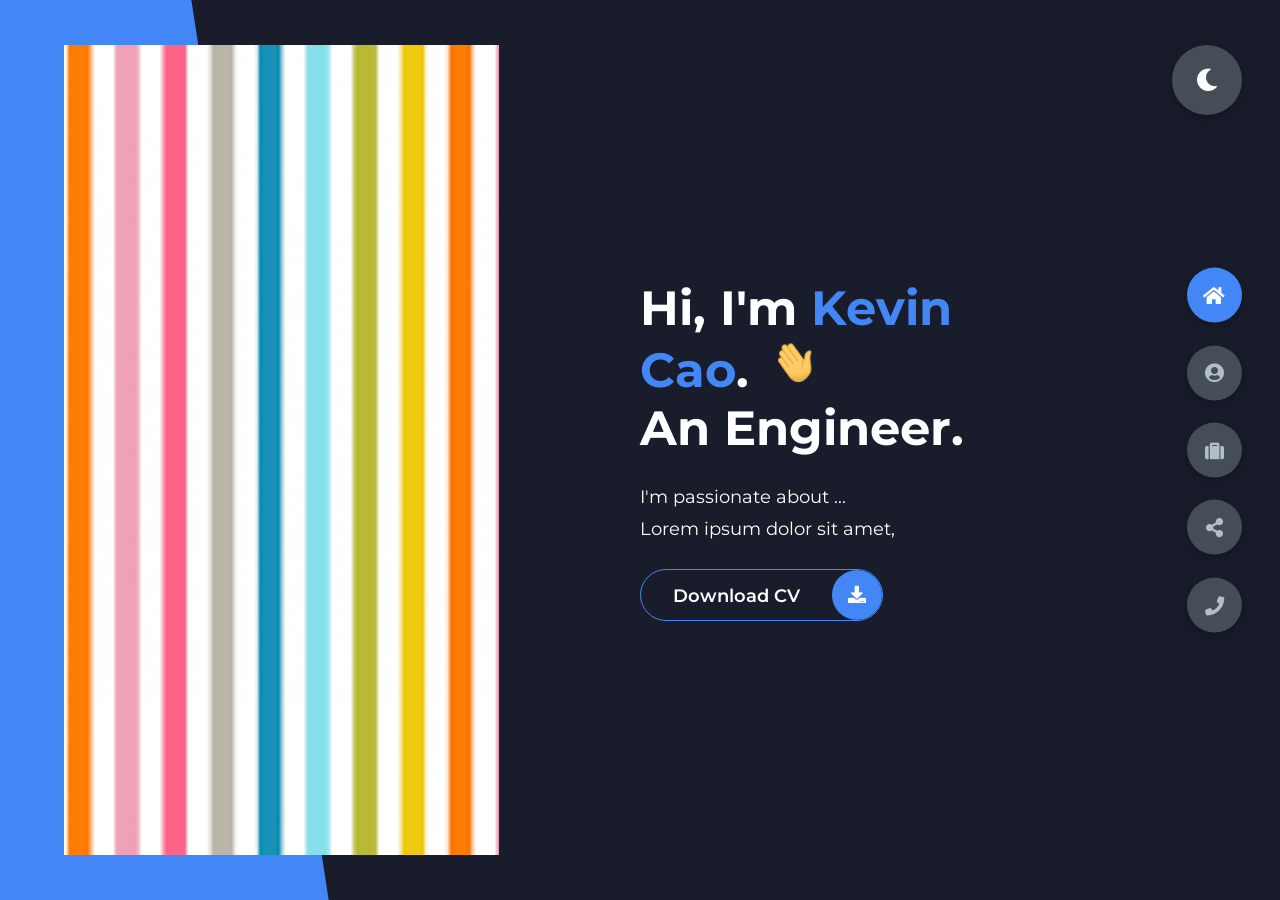
==== index.html @ e156e347 "Completed About Section" ====
<!DOCTYPE html>
<html lang="en">
<head>
    <meta charset="UTF-8">
    <meta http-equiv="X-UA-Compatible" content="IE=edge">
    <meta name="viewport" content="width=device-width, initial-scale=1.0">

    <link rel="icon" type="image/x-icon" href="resources/favicon.ico">
    <link rel="stylesheet" href="styles/styles.css">

    <!--  Google font: Montserrat  -->
    <link rel="preconnect" href="https://fonts.googleapis.com">
    <link rel="preconnect" href="https://fonts.gstatic.com" crossorigin>
    <link href="https://fonts.googleapis.com/css2?family=Montserrat:ital,wght@0,200;0,400;0,500;1,400;1,500;1,600;1,700&display=swap" rel="stylesheet">

    <!--  Font Awesome: Icons  -->
    <link rel="stylesheet" href="https://cdnjs.cloudflare.com/ajax/libs/font-awesome/5.15.4/css/all.min.css"
          integrity="sha512-1ycn6IcaQQ40/MKBW2W4Rhis/DbILU74C1vSrLJxCq57o941Ym01SwNsOMqvEBFlcgUa6xLiPY/NS5R+E6ztJQ=="
          crossorigin="anonymous" referrerpolicy="no-referrer" />

    <title>Portfolio</title>
</head>

<body class="main-content">
    <header class="section sec1 header active" id="home">
        <div class="header-content">
            <div class="left-header">
                <div class="header-shape">

                </div>
                <div class="image">
                    <img src="resources/placeholder-stripes.png" alt="">
                </div>
            </div>
            <div class="right-header">
                <h1 class="name">
                    Hi, I'm <span>Kevin Cao</span>.
                    <img src="resources/Waving-Hand-Gif.gif"> <br>
                    An Engineer.
                </h1>

                <p>
                    I'm passionate about ... <br>
                    Lorem ipsum dolor sit amet,
                </p>
                <div class="button-container">
                    <a href="resources/placeholder-stripes.png" class="main-button" download>
                        <span class="button-text">
                            Download CV
                        </span>
                        <span class="button-icon">
                            <i class="fas fa-download"></i>
                        </span>
                    </a>
                </div>
            </div>
        </div>
    </header>

    <main>
        <section class="section sec2 " id="about">
            <div class="main-title">
                <h2>
                    About <span>me</span> <span class="bg-text"> My Stats</span>
                </h2>
            </div>
            <div class="about-container">
                <div class="left-about">
                    <h4>All about me</h4>
                    <p>
                        I previously studied the IB at St Peter's Cambridge, having graduated in 2022.

                        Since then, I am studying at the University of Sydney
                        completing my <span> Bachelor of Engineering (Software) and Commerce (Business Analytics) </span>.

                        <br>
                        <br>

                        In addition to this, I enjoy making music and exploring the outdoors in my personal time.
                    </p>
                    <div class="button-container">
                        <a href="resources/placeholder-stripes.png" class="main-button" download>
                    <span class="button-text">
                        Download CV
                    </span>
                            <span class="button-icon">
                        <i class="fas fa-download"></i>
                    </span>
                        </a>
                    </div>
                </div>
                <div class="right-about">
                    <div class="about-item">
                        <div class="about-text">
                            <p class="large-text">
                                82%
                            </p>
                            <p class="small-text">
                                First Year <br> WAM
                            </p>
                        </div>
                    </div>
                    <div class="about-item">
                        <div class="about-text">
                            <p class="large-text">
                                95.0+
                            </p>
                            <p class="small-text">
                                High School <br> GPA
                            </p>
                        </div>
                    </div>
                    <div class="about-item">
                        <div class="about-text">
                            <p class="large-text">
                                6+
                            </p>
                            <p class="small-text">
                                Proficient Coding <br> Languages
                            </p>
                        </div>
                    </div>
                    <div class="about-item">
                        <div class="about-text">
                            <p class="large-text">
                                4
                            </p>
                            <p class="small-text">
                                Personal Projects <br> Completed
                            </p>
                        </div>
                    </div>
                </div>
            </div>
            <div class="about-stats">
                <h4 class="stats-title"> My Skills </h4>
                <div class="progress-bars">
                    <div class="progress-bar">
                        <p class="progress-title">
                            HTML <i class="fab fa-html5"></i>
                        </p>
                        <div class="progress-container">
                            <p class="progress-text">
                                80%
                            </p>
                            <p class="progress">
                                <span class="html">

                                </span>
                            </p>
                        </div>
                    </div>

                    <div class="progress-bar">
                        <p class="progress-title">
                            CSS <i class="fab fa-css3-alt"></i>
                        </p>
                        <div class="progress-container">
                            <p class="progress-text">
                                65%
                            </p>
                            <p class="progress">
                                <span class="css">

                                </span>
                            </p>
                        </div>
                    </div>

                    <div class="progress-bar">
                        <p class="progress-title">
                            JavaScript <i class="fab fa-node-js"></i>
                        </p>
                        <div class="progress-container">
                            <p class="progress-text">
                                50%
                            </p>
                            <p class="progress">
                                <span class="js">

                                </span>
                            </p>
                        </div>
                    </div>

                    <div class="progress-bar">
                        <p class="progress-title">
                            Java <i class="fab fa-java"></i>
                        </p>
                        <div class="progress-container">
                            <p class="progress-text">
                                93%
                            </p>
                            <p class="progress">
                                <span class="java">

                                </span>
                            </p>
                        </div>
                    </div>

                    <div class="progress-bar">
                        <p class="progress-title">
                            Python <i class="fab fa-python"></i>
                        </p>
                        <div class="progress-container">
                            <p class="progress-text">
                                88%
                            </p>
                            <p class="progress">
                                <span class="python">

                                </span>
                            </p>
                        </div>
                    </div>

                    <div class="progress-bar">
                        <p class="progress-title">
                            SQL <i class="fas fa-server"></i>
                        </p>
                        <div class="progress-container">
                            <p class="progress-text">
                                30%
                            </p>
                            <p class="progress">
                                <span class="sql">

                                </span>
                            </p>
                        </div>
                    </div>
                </div>
            </div>
            <h4 class="stats-title"> My Timeline </h4>
            <div class="timeline">
                <div class="timeline-item">
                    <div class="timeline-icon">
                        <i class="fas fa-chalkboard-teacher"></i>
                    </div>
                    <p class="timeline-duration">
                        2018-2022
                    </p>
                    <h5>International Baccalaureate <br><span> St Peter's Cambridge </span></h5>
                    <p>
                        I studied English, Spanish, Math, Computer Science, Physics and Economics attaining a 38/45.
                    </p>
                </div>

                <div class="timeline-item">
                    <div class="timeline-icon">
                        <i class="fas fa-briefcase"></i>
                    </div>
                    <p class="timeline-duration">
                        2022-2023
                    </p>
                    <h5>Delicatessen Assistant <br><span> Countdown Supermarkets </span></h5>
                    <p>
                        I worked in the supermarket deli serving customers whilst improving my communication and
                        food handling skills.
                    </p>
                </div>

                <div class="timeline-item">
                    <div class="timeline-icon">
                        <i class="fas fa-chalkboard-teacher"></i>
                    </div>
                    <p class="timeline-duration">
                        2023-2028
                    </p>
                    <h5>Bachelor of Engineering Honours/Bachelor of Commerce <br><span> The University of Sydney </span></h5>
                    <p>
                        ~
                    </p>
                </div>

                <div class="timeline-item">
                    <div class="timeline-icon">
                        <i class="fas fa-briefcase"></i>
                    </div>
                    <p class="timeline-duration">
                        2024+
                    </p>
                    <h5>Woolorths Employee <br><span> Woolworths Group </span></h5>
                    <p>
                        ~
                    </p>
                </div>
            </div>
        </section>

        <section class="section sec3 " id="portfolio">
            <div class="main-title">
                <h2>
                     My <span>Portfolio</span> <span class="bg-text">Work</span>
                </h2>
            </div>
            <p class="portfolio-text">
                Lorem ipsum dolor sit amet, consectetur adipiscing elit, sed do eiusmod tempor incididunt ut labore et dolore magna aliqua.
            </p>
            <div class="portfolios">
                <div class="portfolio-item">
                    <div class="image">
                        <img src="resources/placeholder-stripes.png" alt="">
                    </div>
                    <div class="hover-item">
                        <h3> Project Source </h3>
                        <div class="icons">
                            <a href="https://google.com/" target="_blank" class="icon">
                                <i class="fab fa-github"></i>
                            </a>
                            <a href="https://google.com/" target="_blank" class="icon">
                                <i class="fab fa-github"></i>
                            </a>
                            <a href="https://google.com/" target="_blank" class="icon">
                                <i class="fab fa-github"></i>
                            </a>
                        </div>
                    </div>
                </div>

                <div class="portfolio-item">
                    <div class="image">
                        <img src="resources/placeholder-stripes.png" alt="">
                    </div>
                    <div class="hover-item">
                        <h3> Project Source </h3>
                        <div class="icons">
                            <a href="https://google.com/" target="_blank" class="icon">
                                <i class="fab fa-github"></i>
                            </a>
                            <a href="https://google.com/" target="_blank" class="icon">
                                <i class="fab fa-github"></i>
                            </a>
                            <a href="https://google.com/" target="_blank" class="icon">
                                <i class="fab fa-github"></i>
                            </a>
                        </div>
                    </div>
                </div>

                <div class="portfolio-item">
                    <div class="image">
                        <img src="resources/placeholder-stripes.png" alt="">
                    </div>
                    <div class="hover-item">
                        <h3> Project Source </h3>
                        <div class="icons">
                            <a href="https://google.com/" target="_blank" class="icon">
                                <i class="fab fa-github"></i>
                            </a>
                            <a href="https://google.com/" target="_blank" class="icon">
                                <i class="fab fa-github"></i>
                            </a>
                            <a href="https://google.com/" target="_blank" class="icon">
                                <i class="fab fa-github"></i>
                            </a>
                        </div>
                    </div>
                </div>

                <div class="portfolio-item">
                    <div class="image">
                        <img src="resources/placeholder-stripes.png" alt="">
                    </div>
                    <div class="hover-item">
                        <h3> Project Source </h3>
                        <div class="icons">
                            <a href="https://google.com/" target="_blank" class="icon">
                                <i class="fab fa-github"></i>
                            </a>
                            <a href="https://google.com/" target="_blank" class="icon">
                                <i class="fab fa-github"></i>
                            </a>
                            <a href="https://google.com/" target="_blank" class="icon">
                                <i class="fab fa-github"></i>
                            </a>
                        </div>
                    </div>
                </div>

                <div class="portfolio-item">
                    <div class="image">
                        <img src="resources/placeholder-stripes.png" alt="">
                    </div>
                    <div class="hover-item">
                        <h3> Project Source </h3>
                        <div class="icons">
                            <a href="https://google.com/" target="_blank" class="icon">
                                <i class="fab fa-github"></i>
                            </a>
                            <a href="https://google.com/" target="_blank" class="icon">
                                <i class="fab fa-github"></i>
                            </a>
                            <a href="https://google.com/" target="_blank" class="icon">
                                <i class="fab fa-github"></i>
                            </a>
                        </div>
                    </div>
                </div>

                <div class="portfolio-item">
                    <div class="image">
                        <img src="resources/placeholder-stripes.png" alt="">
                    </div>
                    <div class="hover-item">
                        <h3> Project Source </h3>
                        <div class="icons">
                            <a href="https://google.com/" target="_blank" class="icon">
                                <i class="fab fa-github"></i>
                            </a>
                            <a href="https://google.com/" target="_blank" class="icon">
                                <i class="fab fa-github"></i>
                            </a>
                            <a href="https://google.com/" target="_blank" class="icon">
                                <i class="fab fa-github"></i>
                            </a>
                        </div>
                    </div>
                </div>
            </div>
        </section>

        <section class="section sec4 " id="blogs">
            <div class="blog-content">
                <div class="main-title">
                    <h2>
                        Filler <span>Filler</span> <span class="bg-text"> Filler</span>
                    </h2>
                </div>
                <div class="blogs">
                    <div class="blog">
                        <a href="http://google.com" target="_blank">
                            <img src="resources/placeholder-stripes.png" alt="">
                        </a>
                        <div class="blog-text">
                            <a href="http://google.com" target="_blank">
                                <h4>Title</h4>
                                <p>
                                    Lorem ipsum dolor sit amet, consectetur adipiscing elit, sed do
                                    eiusmod tempor incididunt ut labore et dolore magna aliqua. Ut enim ad minim veniam,
                                </p>
                            </a>
                        </div>
                    </div>

                    <div class="blog">
                        <img src="resources/placeholder-stripes.png" alt="">
                        <div class="blog-text">
                            <h4>Title</h4>
                            <p>
                                Lorem ipsum dolor sit amet, consectetur adipiscing elit, sed do
                                eiusmod tempor incididunt ut labore et dolore magna aliqua. Ut enim ad minim veniam,
                            </p>
                        </div>
                    </div>

                    <div class="blog">
                        <img src="resources/placeholder-stripes.png" alt="">
                        <div class="blog-text">
                            <h4>Title</h4>
                            <p>
                                Lorem ipsum dolor sit amet, consectetur adipiscing elit, sed do
                                eiusmod tempor incididunt ut labore et dolore magna aliqua. Ut enim ad minim veniam,
                            </p>
                        </div>
                    </div>

                    <div class="blog">
                        <img src="resources/placeholder-stripes.png" alt="">
                        <div class="blog-text">
                            <h4>Title</h4>
                            <p>
                                Lorem ipsum dolor sit amet, consectetur adipiscing elit, sed do
                                eiusmod tempor incididunt ut labore et dolore magna aliqua. Ut enim ad minim veniam,
                            </p>
                        </div>
                    </div>
                </div>
            </div>
        </section>

        <section class="section sec5 contact " id="contact">
            <div class="contacts-container">
                <div class="main-title">
                    <h2>
                        <span>Contacts</span> <span class="bg-text"> Contacts</span>
                    </h2>
                </div>
                <div class="contacts-content-container">
                    <div class="left-contacts">
                        <h4> Contact Me Here </h4>
                        <p>
                            Lorem ipsum dolor sit amet, consectetur adipiscing elit, sed do eiusmod tempor incididunt ut labore et dolore magna aliqua.
                            Ut enim ad minim veniam, quis nostrud exercitation ullamco laboris nisi ut aliquip ex ea commodo consequat.
                        </p>
                        <div class="contacts-info">
                            <div class="contacts-item">
                                <div class="icon">
                                    <i class="fas fa-map-pin"></i>
                                    Location
                                </div>
                                <p>
                                    Sydney: Australia
                                </p>
                            </div>

                            <div class="contacts-item">
                                <div class="icon">
                                    <i class="fas fa-map-pin"></i>
                                    Location
                                </div>
                                <p>
                                    Sydney: Australia
                                </p>
                            </div>

                            <div class="contacts-item">
                                <div class="icon">
                                    <i class="fas fa-map-pin"></i>
                                    Location
                                </div>
                                <p>
                                    Sydney: Australia
                                </p>
                            </div>

                            <div class="contacts-item">
                                <div class="icon">
                                    <i class="fas fa-map-pin"></i>
                                    Location
                                </div>
                                <p>
                                    Sydney: Australia
                                </p>
                            </div>
                        </div>
                        <div class="contact-icons">
                            <div class="contact-icon">
                                <a href="#" target="_blank">
                                    <i class="fab fa-instagram"></i>
                                </a>
                                <a href="#" target="_blank">
                                    <i class="fab fa-instagram"></i>
                                </a>
                                <a href="#" target="_blank">
                                    <i class="fab fa-instagram"></i>
                                </a>
                                <a href="#" target="_blank">
                                    <i class="fab fa-instagram"></i>
                                </a>
                            </div>
                        </div>
                    </div>
                    <div class="right-contacts">
                        <form action="" class="contact-form">
                            <div class="input-control input-control-extra">
                                <input type="text" required placeholder="Name">
                                <input type="email" required placeholder="Email">
                                <input type="number" required placeholder="Phone Number">
                            </div>
                            <div class="input-control">
                                <input type="text" required placeholder="Subject">
                            </div>
                            <div class="input-control">
                                <textarea name="" id="" cols="15" rows="8" placeholder="Message"></textarea>
                            </div>
                            <div class="submit-button">
                                <a class="main-button">
                                    <span class="button-text">
                                        Submit Form
                                    </span>
                                    <span class="button-icon">
                                        <i class="fas fa-download"></i>
                                    </span>
                                </a>
                            </div>
                        </form>
                    </div>
                </div>
            </div>
        </section>
    </main>

    <div class="controls">
        <div class="control control-1 active-button" data-id="home">
            <i class="fas fa-home"></i>
        </div>
        <div class="control control-2 " data-id="about">
            <i class="fas fa-user-circle"></i>
        </div>
        <div class="control control-3 " data-id="portfolio">
            <i class="fas fa-suitcase"></i>
        </div>
        <div class="control control-4 " data-id="blogs">
            <i class="fas fa-share-alt"></i>
        </div>
        <div class="control control-5 " data-id="contact">
            <i class="fas fa-phone"></i>
        </div>
    </div>

    <div class="theme-button">
        <i class="fas fa-moon"></i>
    </div>

    <script src="app.js"></script>
</body>
</html>
---- styles/styles.css ----
* {
  margin: 0;
  padding: 0;
  box-sizing: border-box;
  list-style: none;
}

:root {
  /* colors for light and dark mode */
  --color-primary: #191d2b;
  --color-secondary: #4287f5;
  --color-white: #FFFFFF;
  --color-black: #000000;
  --color-grey: #f8f8f8;
  --color-grey1: #dbe1e8;
  --color-grey2: #b2becd;
  --color-grey3: #6c7983;
  --color-grey4: #454e56;
  --color-grey5: #2a2e35;
  --color-grey6: #12181b;
  --br-sm-2: 14px;
  --box-shadow: 0 3px 15px rgba(0,0,0,0.3);
}

.light-mode {
  --color-primary: #e8e5e5;
  --color-secondary: #c378f5;
  --color-white: #2a2e35;
  --color-black: #000000;
  --color-grey: #12181b;
  --color-grey1: #2a2e35;
  --color-grey2: #454e56;
  --color-grey3: #6c7983;
  --color-grey4: #b2becd;
  --color-grey5: #dbe1e8;
  --color-grey6: #f8f8f8;
}

body {
  font-family: "Montserrat", sans-serif;
  font-size: 1.1rem;
  color: var(--color-white);
  transition: all 0.5s ease-in-out;
  background-color: var(--color-primary);
}

a {
  display: inline-block;
  text-decoration: none;
  color: inherit;
  font-family: inherit;
}

header {
  height: 100vh;
  font-family: "Montserrat", sans-serif;
  color: var(--color-white);
  overflow: hidden;
}

section {
  min-height: 100vh;
  width: 100%;
  position: absolute;
  left: 0;
  top: 0;
  padding: 3rem 18rem;
}

.section {
  transform: translateY(-100%) scale(0);
  transition: all 0.5s ease-in-out;
  background-color: var(--color-primary);
}

.sec1 {
  display: none;
  transform: translateY(0) scale(1);
}

.sec2 {
  display: none;
  transform: translateY(0) scale(1);
}

.sec3 {
  display: none;
  transform: translateY(0) scale(1);
}

.sec4 {
  display: none;
  transform: translateY(0) scale(1);
}

.sec5 {
  display: none;
  transform: translateY(0) scale(1);
}

.active {
  display: block;
  animation: scaleAnim 1s ease-in-out;
}
@keyframes scaleAnim {
  0% {
    transform: translateY(-100%) scaleY(0);
  }
  100% {
    transform: translateY(0) scaleY(1);
  }
}

.controls {
  position: fixed;
  z-index: 10;
  top: 50%;
  right: 3%;
  display: flex;
  flex-direction: column;
  /* center in y axis */
  transform: translateY(-50%);
  align-items: center;
  justify-content: center;
}
.controls .active-button {
  background-color: var(--color-secondary) !important;
  transition: all 0.5s ease-in-out;
}
.controls .active-button i {
  color: var(--color-white) !important;
}
.controls .control {
  padding: 1rem;
  cursor: pointer;
  background-color: var(--color-grey4);
  width: 55px;
  height: 55px;
  border-radius: 50%;
  display: flex;
  align-items: center;
  justify-content: center;
  margin: 0.7rem 0;
  box-shadow: var(--box-shadow);
}
.controls .control i {
  font-size: 1.2rem;
  color: var(--color-grey2);
  pointer-events: none;
}

/* Header Content */
.header-content {
  display: grid;
  grid-template-columns: repeat(2, 1fr);
  height: 100%;
}
.header-content .left-header {
  display: flex;
  align-items: center;
  position: relative;
}
.header-content .left-header .header-shape {
  transition: all 0.5s ease-in-out;
  width: 65%;
  height: 100%;
  background-color: var(--color-secondary);
  position: absolute;
  left: 0;
  top: 0;
  z-index: -1;
  clip-path: polygon(0 0, 46% 0, 79% 100%, 0% 100%);
}
.header-content .left-header .image {
  border-radius: var(--br-sm-2);
  height: 90%;
  width: 68%;
  margin-left: 4rem;
  background-color: var(--color-black);
  transition: all 0.5s ease-in-out;
}
.header-content .left-header .image img {
  width: 100%;
  height: 100%;
  object-fit: cover;
  transition: all 0.5s ease-in-out;
}
.header-content .right-header {
  display: flex;
  flex-direction: column;
  justify-content: center;
  padding-right: 18rem;
}
.header-content .right-header .name {
  font-size: 3rem;
}
.header-content .right-header .name span {
  color: var(--color-secondary);
}
.header-content .right-header .name img {
  width: 50px;
  height: 50px;
}
.header-content .right-header p {
  margin: 1.5rem 0;
  line-height: 2rem;
}

/* individual components */
.button-container {
  display: flex;
  align-self: flex-start;
}

.main-button {
  border-radius: 30px;
  color: inherit;
  font-weight: 600;
  position: relative;
  border: 1px solid var(--color-secondary);
  display: flex;
  align-self: flex-start;
  align-items: center;
  overflow: hidden;
}
.main-button .button-text {
  padding: 0 2rem;
}
.main-button .button-icon {
  background-color: var(--color-secondary);
  display: flex;
  align-items: center;
  justify-content: center;
  border-radius: 50%;
  padding: 1rem;
}
.main-button::before {
  content: "";
  position: absolute;
  top: 0;
  right: 0;
  bottom: 0;
  left: 0;
  background-color: var(--color-secondary);
  transform: translateX(100%);
  transform-origin: right;
  transition: all 0.5s ease-in-out;
  z-index: -1;
}
.main-button:hover::before {
  width: 100%;
  height: 100%;
  background-color: var(--color-secondary);
  transform: translateX(0);
}

.main-title {
  text-align: center;
}
.main-title h2 {
  position: relative;
  text-transform: uppercase;
  font-size: 4rem;
  font-weight: 700;
}
.main-title h2 span {
  color: var(--color-secondary);
}
.main-title h2 .bg-text {
  position: absolute;
  top: 50%;
  left: 50%;
  color: var(--color-grey5);
  transition: all 0.5s ease-in-out;
  z-index: -1;
  transform: translate(-50%, -50%);
  font-weight: 800;
  font-size: 6.3rem;
}

.theme-button {
  top: 5%;
  right: 3%;
  width: 70px;
  height: 70px;
  border-radius: 50%;
  background-color: var(--color-grey4);
  position: fixed;
  display: flex;
  justify-content: center;
  align-items: center;
  box-shadow: var(--box-shadow);
  transition: all 0.2s ease-in-out;
}
.theme-button:active {
  transform: translateY(-5px);
}
.theme-button i {
  font-size: 1.4rem;
  color: var(gre2);
  pointer-events: none;
}

/* About Section */
.about-container {
  display: grid;
  grid-template-columns: repeat(2, 1fr);
  padding-top: 3.5rem;
  padding-bottom: 5rem;
}
.about-container .right-about {
  display: grid;
  grid-template-columns: repeat(2, 1fr);
  grid-gap: 2rem;
}
.about-container .right-about .about-item {
  border: 1px solid var(--color-grey5);
  border-radius: 5px;
  transition: all 0.5s ease-in-out;
  box-shadow: 1px 2px 15px rgba(0, 0, 0, 0.1);
}
.about-container .right-about .about-item:hover {
  cursor: default;
  transform: translateY(5px);
  border: 1px solid var(--color-secondary);
  box-shadow: 1px 4px 15px rgba(0, 0, 0, 0.4);
}
.about-container .right-about .about-item .about-text {
  padding: 1.5rem;
  display: flex;
  flex-direction: column;
}
.about-container .right-about .about-item .about-text .large-text {
  font-size: 3rem;
  font-weight: 700;
  color: var(--color-secondary);
}
.about-container .right-about .about-item .about-text .small-text {
  padding-left: 3rem;
  position: relative;
  text-transform: uppercase;
  font-size: 1.2rem;
  color: var(--color-grey);
  letter-spacing: 2px;
}
.about-container .right-about .about-item .about-text .small-text::before {
  content: "";
  position: absolute;
  left: 0;
  top: 15px;
  width: 2rem;
  height: 2px;
  background-color: var(--color-grey5);
}
.about-container .left-about {
  padding-right: 5rem;
}
.about-container .left-about p {
  line-height: 2rem;
  padding: 1rem;
  color: var(--color-grey);
}
.about-container .left-about p span {
  color: var(--color-secondary);
  font-weight: bold;
  font-style: italic;
}
.about-container .left-about h4 {
  font-size: 2rem;
  padding-left: 1rem;
  text-transform: uppercase;
}

.stats-title {
  text-transform: uppercase;
  font-size: 1.5rem;
  text-align: center;
  padding: 3.5rem 0;
  position: relative;
}
.stats-title::before {
  content: "";
  position: absolute;
  left: 50%;
  top: 0;
  width: 40%;
  height: 1.5px;
  border-radius: 20%;
  background-color: var(--color-grey3);
  transform: translateX(-50%);
}

.about-stats {
  padding-bottom: 4rem;
}
.about-stats .progress-bars {
  display: grid;
  grid-template-columns: repeat(2, 1fr);
  grid-gap: 2rem;
}
.about-stats .progress-bars .progress-bar {
  display: flex;
  flex-direction: column;
}
.about-stats .progress-bars .progress-bar .progress-title {
  text-transform: uppercase;
  font-weight: 500;
}
.about-stats .progress-bars .progress-bar .progress-container {
  display: flex;
  align-items: center;
}
.about-stats .progress-bars .progress-bar .progress-container .progress-text {
  color: var(--color-grey);
}
.about-stats .progress-bars .progress-bar .progress-container .progress {
  width: 100%;
  height: 0.45rem;
  background-color: var(--color-grey4);
  margin-left: 1rem;
  position: relative;
}
.about-stats .progress-bars .progress-bar .progress-container .progress span {
  position: absolute;
  left: 0;
  top: 0;
  height: 100%;
  background-color: var(--color-secondary);
  transition: all 0.5s ease-in-out;
}
.about-stats .progress-bars .progress-bar .progress-container .progress .html {
  width: 80%;
}
.about-stats .progress-bars .progress-bar .progress-container .progress .css {
  width: 65%;
}
.about-stats .progress-bars .progress-bar .progress-container .progress .js {
  width: 50%;
}
.about-stats .progress-bars .progress-bar .progress-container .progress .java {
  width: 93%;
}
.about-stats .progress-bars .progress-bar .progress-container .progress .python {
  width: 88%;
}
.about-stats .progress-bars .progress-bar .progress-container .progress .sql {
  width: 30%;
}

/* Timeline */
.timeline {
  display: grid;
  grid-template-columns: 1fr;
  grid-gap: 0.25rem;
  padding-bottom: 3rem;
}
.timeline .timeline-item {
  position: relative;
  padding-top: 0.5rem;
  padding-left: 3rem;
  border-left: 1px solid var(--color-grey3);
}
.timeline .timeline-item .timeline-icon {
  position: absolute;
  left: -25px;
  top: 0;
  background-color: var(--color-secondary);
  width: 50px;
  height: 50px;
  border-radius: 50%;
  display: flex;
  align-items: center;
  justify-content: center;
}
.timeline .timeline-item .timeline-icon i {
  font-size: 1.3rem;
}
.timeline .timeline-item .timeline-duration {
  padding: 0.2rem 0.6rem;
  background-color: var(--color-grey4);
  border-radius: 15px;
  display: inline-block;
  font-size: 0.8rem;
  text-transform: uppercase;
  font-weight: 400;
}
.timeline .timeline-item h5 {
  padding: 0.5rem 0;
  text-transform: uppercase;
  font-size: 1.5rem;
  font-weight: 500;
}
.timeline .timeline-item h5 span {
  color: var(--color-secondary);
  font-weight: 500;
  font-size: 1.2rem;
}
.timeline .timeline-item p {
  color: var(--color-grey2);
  padding-bottom: 0.5rem;
}

/* My Portfolio */
.portfolio-text {
  padding: 2rem 0;
  text-align: center;
}

.portfolios {
  display: grid;
  grid-template-columns: repeat(3, 1fr);
  grid-gap: 2rem;
  margin-top: 3rem;
}
.portfolios .portfolio-item {
  position: relative;
  border-radius: 15px;
}
.portfolios .portfolio-item img {
  width: 100%;
  height: 300px;
  object-fit: cover;
  border-radius: 15px;
}
.portfolios .portfolio-item .hover-item {
  width: 100%;
  height: 100%;
  background-color: var(--color-secondary);
  position: absolute;
  left: 0;
  top: 0;
  border-radius: 15px;
  display: flex;
  align-items: center;
  justify-content: center;
  flex-direction: column;
  opacity: 0;
  transform: scale(0);
  transition: all 0.5s ease-in-out;
}
.portfolios .portfolio-item .hover-item h3 {
  font-size: 1.3rem;
  color: var(--color-white);
  margin-bottom: 1.5rem;
}
.portfolios .portfolio-item .hover-item .icons {
  display: flex;
  align-items: center;
  justify-content: center;
}
.portfolios .portfolio-item .hover-item .icons .icon {
  background-color: var(--color-primary);
  border-radius: 50%;
  width: 50px;
  height: 50px;
  display: flex;
  align-items: center;
  justify-content: center;
  margin: 0 1rem;
  cursor: pointer;
  transition: all 0.5s ease-in-out;
}
.portfolios .portfolio-item .hover-item .icons .icon i {
  font-size: 1.4rem;
  color: var(--color-white);
  margin: 0 1rem;
}
.portfolios .portfolio-item .hover-item .icons .icon:hover {
  background-color: var(--color-white);
}
.portfolios .portfolio-item .hover-item .icons .icon:hover i {
  color: var(--color-primary);
}

.portfolio-item:hover .hover-item {
  opacity: 1;
  transform: scale(1);
}

/* Contacts Page */
.contacts-content-container {
  display: flex;
  padding-top: 3.5rem;
}
.contacts-content-container .left-contacts {
  flex: 2;
}
.contacts-content-container .left-contacts h4 {
  margin-top: 1rem;
  font-size: 2rem;
  text-transform: uppercase;
}
.contacts-content-container .left-contacts p {
  margin: 1rem 0;
  line-height: 2rem;
}
.contacts-content-container .left-contacts .contacts-info .contacts-item {
  display: flex;
  align-items: center;
  justify-content: space-between;
}
.contacts-content-container .left-contacts .contacts-info .contacts-item p {
  margin: 0.5rem 0 !important;
  padding: 0 !important;
}
.contacts-content-container .left-contacts .contacts-info .contacts-item .icon {
  display: grid;
  grid-template-columns: 20px 1fr;
}
.contacts-content-container .left-contacts .contacts-info .contacts-item .icon i {
  display: flex;
  align-items: center;
  font-size: 1.1rem;
}
.contacts-content-container .left-contacts .contact-icon {
  display: flex;
  justify-content: space-between;
  margin-top: 2rem;
}
.contacts-content-container .left-contacts .contact-icon a {
  display: flex;
  align-items: center;
  color: var(--color-white);
  background-color: var(--color-grey5);
  cursor: pointer;
  justify-content: center;
  width: 50px;
  height: 50px;
  border-radius: 50%;
  margin: 0 1.1rem;
  transition: all 0.5s ease-in-out;
}
.contacts-content-container .left-contacts .contact-icon a:hover {
  background-color: var(--color-secondary);
}
.contacts-content-container .left-contacts .contact-icon a:hover i {
  color: var(--color-primary);
}
.contacts-content-container .left-contacts .contact-icon a i {
  display: flex;
  align-items: center;
  justify-content: center;
  font-size: 1.3rem;
}
.contacts-content-container .right-contacts {
  flex: 3;
  margin-left: 3rem;
}
.contacts-content-container .right-contacts .input-control {
  margin: 1.5rem 0;
}
.contacts-content-container .right-contacts .input-control input, .contacts-content-container .right-contacts .input-control textarea {
  border-radius: 15px;
  font-weight: inherit;
  font-size: inherit;
  font-family: inherit;
  padding: 0.8rem 1.1rem;
  outline: none;
  border: none;
  background-color: var(--color-grey4);
  width: 100%;
  color: var(--color-white);
  resize: none;
}
.contacts-content-container .right-contacts .input-control-extra {
  display: flex;
}
.contacts-content-container .right-contacts .input-control-extra :first-child {
  margin-right: 0.7rem;
}
.contacts-content-container .right-contacts .input-control-extra :last-child {
  margin-left: 0.7rem;
}
.contacts-content-container .right-contacts .submit-button {
  display: flex;
  align-items: center;
  justify-content: flex-start;
}

/* 'Blog' Section */
.blogs {
  display: grid;
  grid-template-columns: repeat(3, 1fr);
  grid-gap: 2rem;
  margin-top: 3rem;
}
.blogs .blog {
  position: relative;
  background-color: var(--color-grey5);
  border-radius: 5px;
  box-shadow: 1px 1px 20px rgba(0, 0, 0, 0.1);
  transition: all 0.5s ease-in-out;
}
.blogs .blog:hover {
  box-shadow: 1px 1px 20px rgba(0, 0, 0, 0.3);
  transform: translateY(5px);
  transition: all 0.5s ease-in-out;
}
.blogs .blog:hover img {
  transform: scale(1.1);
  box-shadow: 1px 4px 20px rgba(0, 0, 0, 0.8);
}
.blogs .blog img {
  width: 100%;
  height: 300px;
  object-fit: cover;
  border-top-left-radius: 15px;
  border-top-right-radius: 15px;
  transition: all 0.3s ease-in-out;
}
.blogs .blog .blog-text {
  margin-top: -7px;
  padding: 1.1rem;
  border-top: 12px solid var(--color-secondary);
}
.blogs .blog .blog-text h4 {
  font-size: 1.5rem;
  margin-bottom: 0.8rem;
  transition: all 0.5s ease-in-out;
  cursor: pointer;
}
.blogs .blog .blog-text h4:hover {
  color: var(--color-secondary);
}
.blogs .blog .blog-text h4 p {
  color: var(--color-grey2);
  line-height: 2rem;
  padding-bottom: 1rem;
}

/* Import Partial SCSS file */
@media screen and (max-width: 600px) {
  header {
    padding: 0;
    height: auto;
  }
  header .right-header {
    padding: 1rem !important;
  }
  .theme-button {
    width: 50px;
    height: 50px;
  }
  .header-content {
    grid-template-columns: 1fr;
    padding-bottom: 6rem;
  }
  .left-header .header-shape {
    display: none;
  }
  .left-header .image img {
    filter: none !important;
  }
  .right-header {
    grid-row: 1;
    width: 90%;
    margin: 0 auto;
  }
  .right-header .name {
    font-size: 2rem !important;
  }
  .header-content .left-header .image {
    margin: 0 auto;
    width: 90%;
  }
  .about-container {
    grid-template-columns: 1fr;
  }
  .about-container .right-about {
    grid-template-columns: 1fr;
    padding-top: 2rem;
  }
  .about-container .left-about {
    padding-right: 0;
  }
  .about-container .left-about p {
    padding-left: 0;
  }
  .timeline {
    grid-template-columns: 1fr;
    padding-bottom: 5rem;
  }
  .about-stats .progress-bars {
    grid-template-columns: 1fr;
  }
  .portfolios {
    grid-template-columns: 1fr;
    padding-bottom: 5rem;
  }
  .blogs {
    grid-template-columns: 1fr;
    padding-bottom: 5rem;
  }
  .contacts-content-container {
    flex-direction: column;
  }
  .contacts-content-container .right-contacts {
    margin-left: 0;
    margin-top: 2rem;
  }
  .contacts-content-container .right-contacts .input-control-extra {
    flex-direction: column;
  }
  .contacts-content-container .right-contacts .input-control-extra :first-child {
    margin-left: 0;
    margin-bottom: 1rem;
  }
  .contacts-content-container .right-contacts .input-control-extra :last-child {
    margin-left: 0;
    margin-top: 1rem;
  }
  .main-title h2 {
    font-size: 2rem;
  }
  .main-title h2 span {
    font-size: 2.5rem;
  }
  .main-title h2 .bg-text {
    font-size: 3rem;
  }
  .section {
    padding: 2rem 2rem;
  }
  .controls {
    top: auto;
    bottom: 0;
    flex-direction: row;
    justify-content: center;
    left: 50%;
    transform: translateX(-50%);
    width: 100%;
    background-color: var(--color-grey4);
  }
  .controls .control {
    margin: 1rem 0.3rem;
  }
}

/*# sourceMappingURL=styles.css.map */
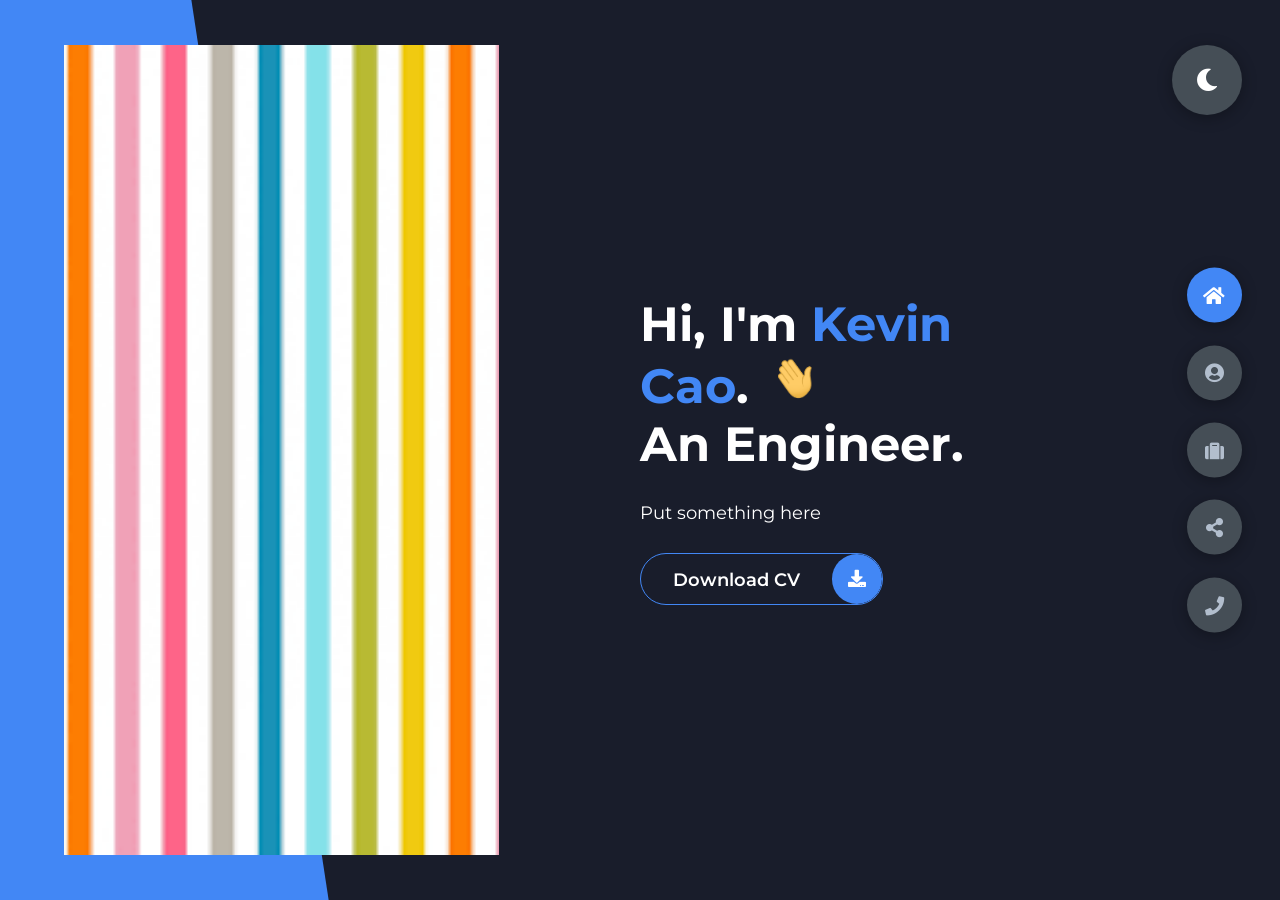
==== commit a48c7496: "Merge remote-tracking branch 'origin/master' # Conflicts: #	index.html" ====
--- a/index.html
+++ b/index.html
@@ -40,8 +40,7 @@
                 </h1>
 
                 <p>
-                    I'm passionate about ... <br>
-                    Lorem ipsum dolor sit amet,
+                    Put something here
                 </p>
                 <div class="button-container">
                     <a href="resources/placeholder-stripes.png" class="main-button" download>
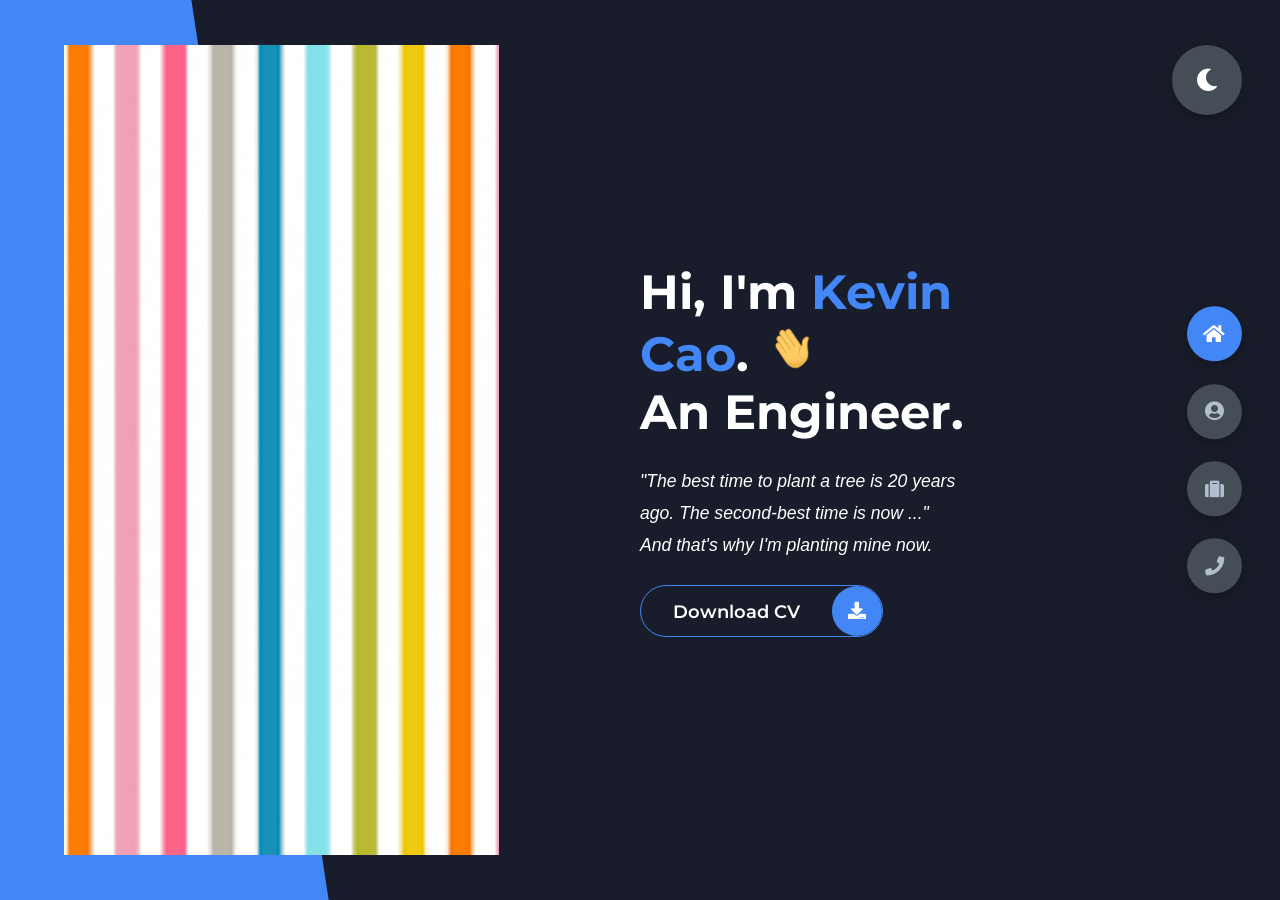
==== commit 0e24f704: "Finished Most of the personalization and removed redudant sections." ====
--- a/index.html
+++ b/index.html
@@ -40,7 +40,9 @@
                 </h1>
 
                 <p>
-                    Put something here
+                    <em>"The best time to plant a tree is 20 years ago. The second-best time is now ..."</em>
+                    <br>
+                    <em>And that's why I'm planting mine now.</em>
                 </p>
                 <div class="button-container">
                     <a href="resources/placeholder-stripes.png" class="main-button" download>
@@ -302,18 +304,15 @@
                     <div class="image">
                         <img src="resources/placeholder-stripes.png" alt="">
                     </div>
+                    <p>
+                        Perlin Noise Flow Fields
+                    </p>
                     <div class="hover-item">
                         <h3> Project Source </h3>
                         <div class="icons">
                             <a href="https://google.com/" target="_blank" class="icon">
                                 <i class="fab fa-github"></i>
                             </a>
-                            <a href="https://google.com/" target="_blank" class="icon">
-                                <i class="fab fa-github"></i>
-                            </a>
-                            <a href="https://google.com/" target="_blank" class="icon">
-                                <i class="fab fa-github"></i>
-                            </a>
                         </div>
                     </div>
                 </div>
@@ -322,18 +321,15 @@
                     <div class="image">
                         <img src="resources/placeholder-stripes.png" alt="">
                     </div>
+                    <p>
+                        Portfolio Website
+                    </p>
                     <div class="hover-item">
                         <h3> Project Source </h3>
                         <div class="icons">
                             <a href="https://google.com/" target="_blank" class="icon">
                                 <i class="fab fa-github"></i>
                             </a>
-                            <a href="https://google.com/" target="_blank" class="icon">
-                                <i class="fab fa-github"></i>
-                            </a>
-                            <a href="https://google.com/" target="_blank" class="icon">
-                                <i class="fab fa-github"></i>
-                            </a>
                         </div>
                     </div>
                 </div>
@@ -342,18 +338,15 @@
                     <div class="image">
                         <img src="resources/placeholder-stripes.png" alt="">
                     </div>
+                    <p>
+                        Tower Defense Game
+                    </p>
                     <div class="hover-item">
                         <h3> Project Source </h3>
                         <div class="icons">
                             <a href="https://google.com/" target="_blank" class="icon">
                                 <i class="fab fa-github"></i>
                             </a>
-                            <a href="https://google.com/" target="_blank" class="icon">
-                                <i class="fab fa-github"></i>
-                            </a>
-                            <a href="https://google.com/" target="_blank" class="icon">
-                                <i class="fab fa-github"></i>
-                            </a>
                         </div>
                     </div>
                 </div>
@@ -362,18 +355,15 @@
                     <div class="image">
                         <img src="resources/placeholder-stripes.png" alt="">
                     </div>
+                    <p>
+                        Blender Renders
+                    </p>
                     <div class="hover-item">
                         <h3> Project Source </h3>
                         <div class="icons">
                             <a href="https://google.com/" target="_blank" class="icon">
                                 <i class="fab fa-github"></i>
                             </a>
-                            <a href="https://google.com/" target="_blank" class="icon">
-                                <i class="fab fa-github"></i>
-                            </a>
-                            <a href="https://google.com/" target="_blank" class="icon">
-                                <i class="fab fa-github"></i>
-                            </a>
                         </div>
                     </div>
                 </div>
@@ -382,18 +372,15 @@
                     <div class="image">
                         <img src="resources/placeholder-stripes.png" alt="">
                     </div>
+                    <p>
+                        Predictive Stock Market
+                    </p>
                     <div class="hover-item">
                         <h3> Project Source </h3>
                         <div class="icons">
                             <a href="https://google.com/" target="_blank" class="icon">
                                 <i class="fab fa-github"></i>
                             </a>
-                            <a href="https://google.com/" target="_blank" class="icon">
-                                <i class="fab fa-github"></i>
-                            </a>
-                            <a href="https://google.com/" target="_blank" class="icon">
-                                <i class="fab fa-github"></i>
-                            </a>
                         </div>
                     </div>
                 </div>
@@ -402,24 +389,22 @@
                     <div class="image">
                         <img src="resources/placeholder-stripes.png" alt="">
                     </div>
+                    <p>
+                        In Progress
+                    </p>
                     <div class="hover-item">
                         <h3> Project Source </h3>
                         <div class="icons">
                             <a href="https://google.com/" target="_blank" class="icon">
                                 <i class="fab fa-github"></i>
                             </a>
-                            <a href="https://google.com/" target="_blank" class="icon">
-                                <i class="fab fa-github"></i>
-                            </a>
-                            <a href="https://google.com/" target="_blank" class="icon">
-                                <i class="fab fa-github"></i>
-                            </a>
                         </div>
                     </div>
                 </div>
             </div>
         </section>
 
+        <!--
         <section class="section sec4 " id="blogs">
             <div class="blog-content">
                 <div class="main-title">
@@ -478,7 +463,7 @@
                 </div>
             </div>
         </section>
-
+        -->
         <section class="section sec5 contact " id="contact">
             <div class="contacts-container">
                 <div class="main-title">
@@ -591,9 +576,11 @@
         <div class="control control-3 " data-id="portfolio">
             <i class="fas fa-suitcase"></i>
         </div>
+        <!--
         <div class="control control-4 " data-id="blogs">
             <i class="fas fa-share-alt"></i>
         </div>
+        -->
         <div class="control control-5 " data-id="contact">
             <i class="fas fa-phone"></i>
         </div>
--- a/styles/styles.css
+++ b/styles/styles.css
@@ -522,6 +522,13 @@
   object-fit: cover;
   border-radius: 15px;
 }
+.portfolios .portfolio-item p {
+  display: flex;
+  font-size: 1.1rem;
+  font-weight: bold;
+  justify-content: center;
+  align-items: center;
+}
 .portfolios .portfolio-item .hover-item {
   width: 100%;
   height: 100%;
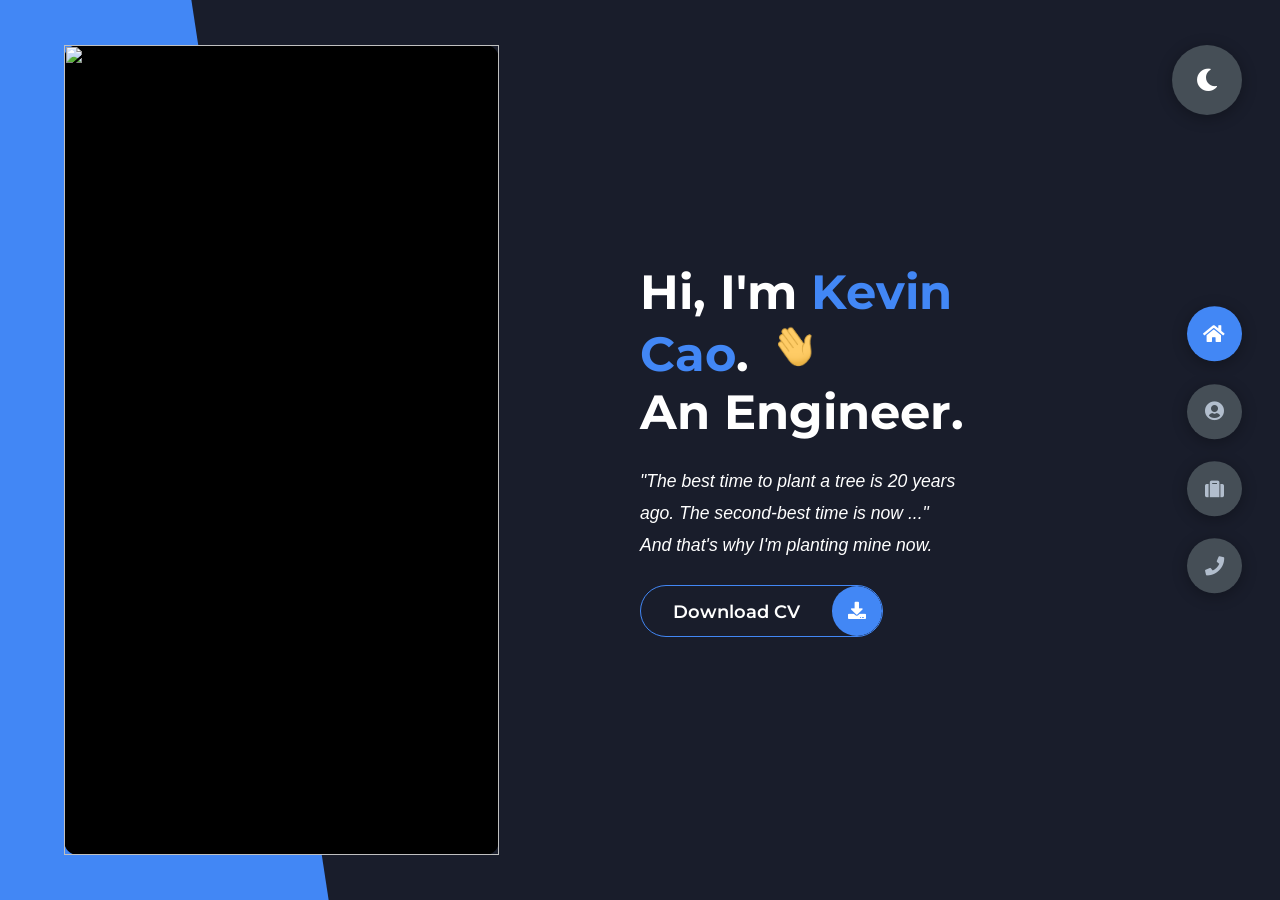
==== commit 0a341b14: "personalization" ====
--- a/index.html
+++ b/index.html
@@ -5,7 +5,7 @@
     <meta http-equiv="X-UA-Compatible" content="IE=edge">
     <meta name="viewport" content="width=device-width, initial-scale=1.0">
 
-    <link rel="icon" type="image/x-icon" href="resources/favicon.ico">
+    <link rel="icon" type="image/x-icon" href="resources/Favicon.png">
     <link rel="stylesheet" href="styles/styles.css">
 
     <!--  Google font: Montserrat  -->
@@ -29,7 +29,7 @@
 
                 </div>
                 <div class="image">
-                    <img src="resources/placeholder-stripes.png" alt="">
+                    <img src="resources/WIP.jpg" alt="">
                 </div>
             </div>
             <div class="right-header">
@@ -77,7 +77,7 @@
                         <br>
                         <br>
 
-                        In addition to this, I enjoy making music and exploring the outdoors in my personal time.
+                        In addition to this, I enjoy making music, running and playing tennis in my free time.
                     </p>
                     <div class="button-container">
                         <a href="resources/placeholder-stripes.png" class="main-button" download>
@@ -127,7 +127,7 @@
                                 4
                             </p>
                             <p class="small-text">
-                                Personal Projects <br> Completed
+                                Projects <br> Completed
                             </p>
                         </div>
                     </div>
@@ -297,15 +297,66 @@
                 </h2>
             </div>
             <p class="portfolio-text">
-                Lorem ipsum dolor sit amet, consectetur adipiscing elit, sed do eiusmod tempor incididunt ut labore et dolore magna aliqua.
+                Below is a collection of projects I have made.
             </p>
             <div class="portfolios">
                 <div class="portfolio-item">
                     <div class="image">
-                        <img src="resources/placeholder-stripes.png" alt="">
+                        <img src="resources/FlowField.png" alt="">
                     </div>
                     <p>
                         Perlin Noise Flow Fields
+                    </p>
+                    <div class="hover-item">
+                        <h3> Project Source </h3>
+                        <div class="icons">
+                            <a href="https://github.com/Kevinnz04/Flow-Fields" target="_blank" class="icon">
+                                <i class="fab fa-github"></i>
+                            </a>
+                        </div>
+                    </div>
+                </div>
+
+                <div class="portfolio-item">
+                    <div class="image">
+                        <img src="resources/Portfolio.png" alt="">
+                    </div>
+                    <p>
+                        Portfolio Website
+                    </p>
+                    <div class="hover-item">
+                        <h3> Project Source </h3>
+                        <div class="icons">
+                            <a href="https://github.com/Kevinnz04/Portfolio-Website" target="_blank" class="icon">
+                                <i class="fab fa-github"></i>
+                            </a>
+                        </div>
+                    </div>
+                </div>
+
+                <div class="portfolio-item">
+                    <div class="image">
+                        <img src="resources/TowerDefense.jpg" alt="">
+                    </div>
+                    <p>
+                        Tower Defense Game
+                    </p>
+                    <div class="hover-item">
+                        <h3> Project Source </h3>
+                        <div class="icons">
+                            <a href="https://github.com/Kevinnz04/TowerDefenseGame" target="_blank" class="icon">
+                                <i class="fab fa-github"></i>
+                            </a>
+                        </div>
+                    </div>
+                </div>
+
+                <div class="portfolio-item">
+                    <div class="image">
+                        <img src="resources/Room.png" alt="">
+                    </div>
+                    <p>
+                        Blender Renders
                     </p>
                     <div class="hover-item">
                         <h3> Project Source </h3>
@@ -319,10 +370,10 @@
 
                 <div class="portfolio-item">
                     <div class="image">
-                        <img src="resources/placeholder-stripes.png" alt="">
-                    </div>
-                    <p>
-                        Portfolio Website
+                        <img src="resources/StockMarket.avif" alt="">
+                    </div>
+                    <p>
+                        Predictive Stock Market
                     </p>
                     <div class="hover-item">
                         <h3> Project Source </h3>
@@ -336,58 +387,7 @@
 
                 <div class="portfolio-item">
                     <div class="image">
-                        <img src="resources/placeholder-stripes.png" alt="">
-                    </div>
-                    <p>
-                        Tower Defense Game
-                    </p>
-                    <div class="hover-item">
-                        <h3> Project Source </h3>
-                        <div class="icons">
-                            <a href="https://google.com/" target="_blank" class="icon">
-                                <i class="fab fa-github"></i>
-                            </a>
-                        </div>
-                    </div>
-                </div>
-
-                <div class="portfolio-item">
-                    <div class="image">
-                        <img src="resources/placeholder-stripes.png" alt="">
-                    </div>
-                    <p>
-                        Blender Renders
-                    </p>
-                    <div class="hover-item">
-                        <h3> Project Source </h3>
-                        <div class="icons">
-                            <a href="https://google.com/" target="_blank" class="icon">
-                                <i class="fab fa-github"></i>
-                            </a>
-                        </div>
-                    </div>
-                </div>
-
-                <div class="portfolio-item">
-                    <div class="image">
-                        <img src="resources/placeholder-stripes.png" alt="">
-                    </div>
-                    <p>
-                        Predictive Stock Market
-                    </p>
-                    <div class="hover-item">
-                        <h3> Project Source </h3>
-                        <div class="icons">
-                            <a href="https://google.com/" target="_blank" class="icon">
-                                <i class="fab fa-github"></i>
-                            </a>
-                        </div>
-                    </div>
-                </div>
-
-                <div class="portfolio-item">
-                    <div class="image">
-                        <img src="resources/placeholder-stripes.png" alt="">
+                        <img src="resources/WIP.jpg" alt="">
                     </div>
                     <p>
                         In Progress
@@ -464,6 +464,7 @@
             </div>
         </section>
         -->
+
         <section class="section sec5 contact " id="contact">
             <div class="contacts-container">
                 <div class="main-title">
@@ -482,60 +483,71 @@
                             <div class="contacts-item">
                                 <div class="icon">
                                     <i class="fas fa-map-pin"></i>
-                                    Location
+                                    Location:
                                 </div>
                                 <p>
-                                    Sydney: Australia
+                                    &nbsp;	&nbsp; Sydney, Australia
                                 </p>
                             </div>
 
                             <div class="contacts-item">
                                 <div class="icon">
                                     <i class="fas fa-map-pin"></i>
-                                    Location
+                                    Email:
                                 </div>
                                 <p>
-                                    Sydney: Australia
+                                    &nbsp;	&nbsp; caokevin85@gmail.com
                                 </p>
                             </div>
 
                             <div class="contacts-item">
                                 <div class="icon">
                                     <i class="fas fa-map-pin"></i>
-                                    Location
+                                    Phone Number:
                                 </div>
                                 <p>
-                                    Sydney: Australia
+                                    &nbsp;	&nbsp; 0433427403
                                 </p>
                             </div>
 
                             <div class="contacts-item">
                                 <div class="icon">
                                     <i class="fas fa-map-pin"></i>
-                                    Location
+                                    Education:
                                 </div>
                                 <p>
-                                    Sydney: Australia
+                                    &nbsp;	&nbsp; University of Sydney
+                                </p>
+                            </div>
+
+                            <div class="contacts-item">
+                                <div class="icon">
+                                    <i class="fas fa-map-pin"></i>
+                                    Languages:
+                                </div>
+                                <p>
+                                    &nbsp;	&nbsp; English, Chinese, Spanish
                                 </p>
                             </div>
                         </div>
                         <div class="contact-icons">
                             <div class="contact-icon">
-                                <a href="#" target="_blank">
+                                <a href="https://www.instagram.com/kevinnz04/" target="_blank">
                                     <i class="fab fa-instagram"></i>
                                 </a>
-                                <a href="#" target="_blank">
-                                    <i class="fab fa-instagram"></i>
+                                <a href="https://www.linkedin.com/in/kevin-cao-684503201/" target="_blank">
+                                    <i class="fab fa-linkedin-in"></i>
                                 </a>
-                                <a href="#" target="_blank">
-                                    <i class="fab fa-instagram"></i>
+                                <a href="https://www.facebook.com/kevin.cao.988373/" target="_blank">
+                                    <i class="fab fa-facebook-square"></i>
                                 </a>
-                                <a href="#" target="_blank">
-                                    <i class="fab fa-instagram"></i>
+                                <a href="https://github.com/Kevinnz04" target="_blank">
+                                    <i class="fab fa-github"></i>
                                 </a>
                             </div>
                         </div>
                     </div>
+                    <!--
                     <div class="right-contacts">
                         <form action="" class="contact-form">
                             <div class="input-control input-control-extra">
@@ -561,6 +573,7 @@
                             </div>
                         </form>
                     </div>
+                    -->
                 </div>
             </div>
         </section>
--- a/styles/styles.css
+++ b/styles/styles.css
@@ -604,7 +604,7 @@
 .contacts-content-container .left-contacts .contacts-info .contacts-item {
   display: flex;
   align-items: center;
-  justify-content: space-between;
+  justify-content: left;
 }
 .contacts-content-container .left-contacts .contacts-info .contacts-item p {
   margin: 0.5rem 0 !important;
@@ -621,7 +621,8 @@
 }
 .contacts-content-container .left-contacts .contact-icon {
   display: flex;
-  justify-content: space-between;
+  justify-content: left;
+  padding-left: 0;
   margin-top: 2rem;
 }
 .contacts-content-container .left-contacts .contact-icon a {
@@ -634,7 +635,7 @@
   width: 50px;
   height: 50px;
   border-radius: 50%;
-  margin: 0 1.1rem;
+  margin-right: 1.1rem;
   transition: all 0.5s ease-in-out;
 }
 .contacts-content-container .left-contacts .contact-icon a:hover {
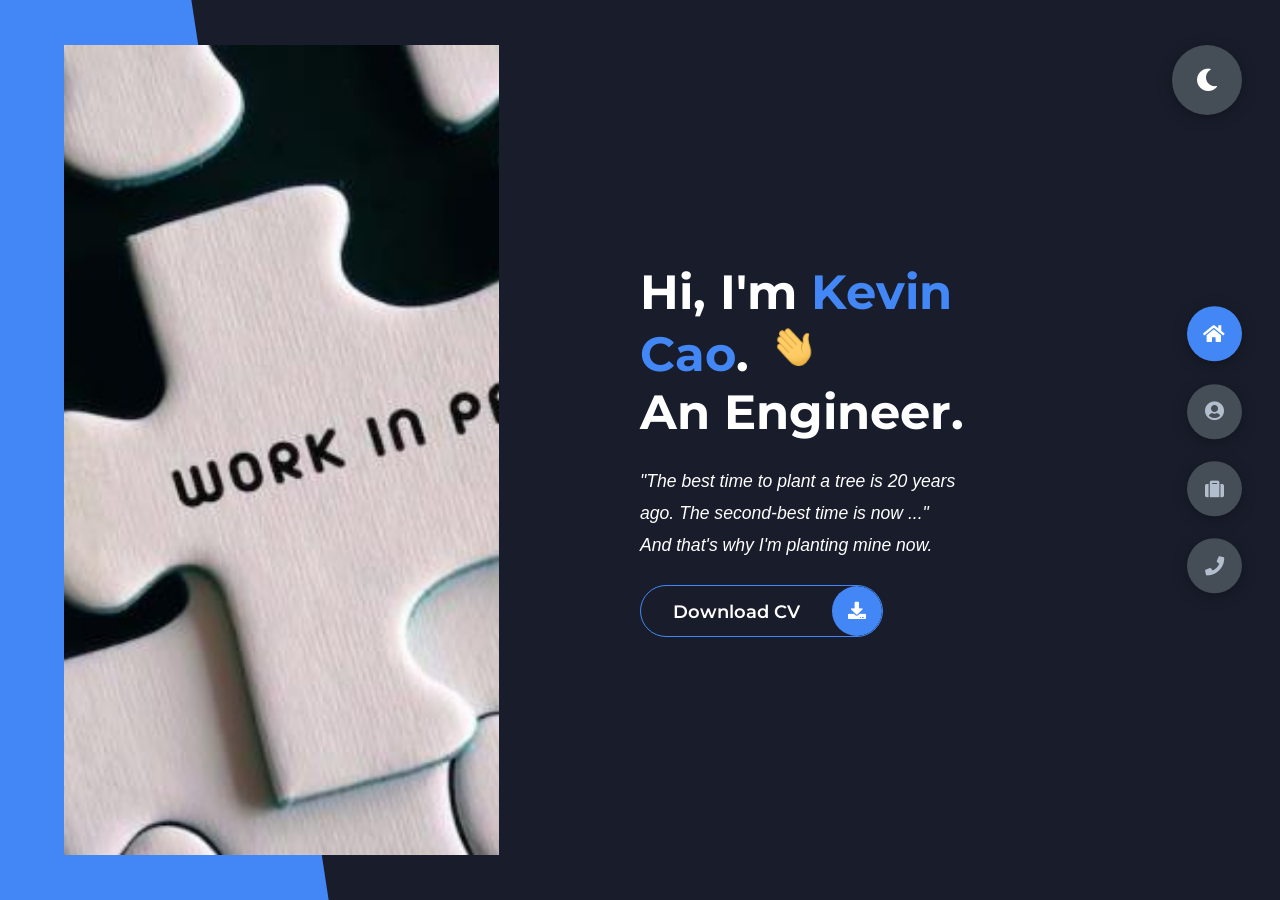
==== commit b0d649e5: "personalization" ====
--- a/index.html
+++ b/index.html
@@ -476,8 +476,7 @@
                     <div class="left-contacts">
                         <h4> Contact Me Here </h4>
                         <p>
-                            Lorem ipsum dolor sit amet, consectetur adipiscing elit, sed do eiusmod tempor incididunt ut labore et dolore magna aliqua.
-                            Ut enim ad minim veniam, quis nostrud exercitation ullamco laboris nisi ut aliquip ex ea commodo consequat.
+
                         </p>
                         <div class="contacts-info">
                             <div class="contacts-item">
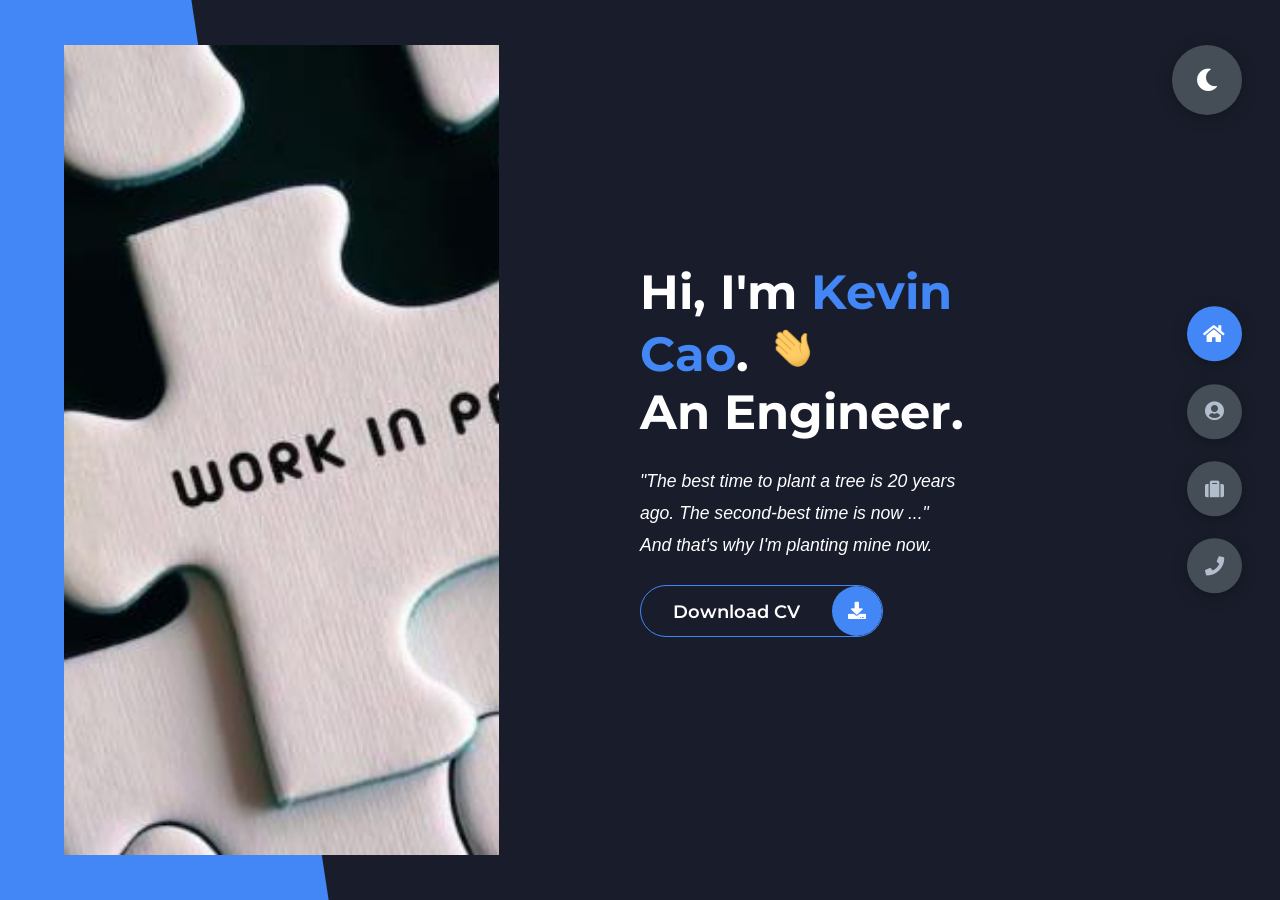
==== commit 6cb2db80: "personalization" ====
--- a/index.html
+++ b/index.html
@@ -94,7 +94,7 @@
                     <div class="about-item">
                         <div class="about-text">
                             <p class="large-text">
-                                82%
+                                78.1%
                             </p>
                             <p class="small-text">
                                 First Year <br> WAM
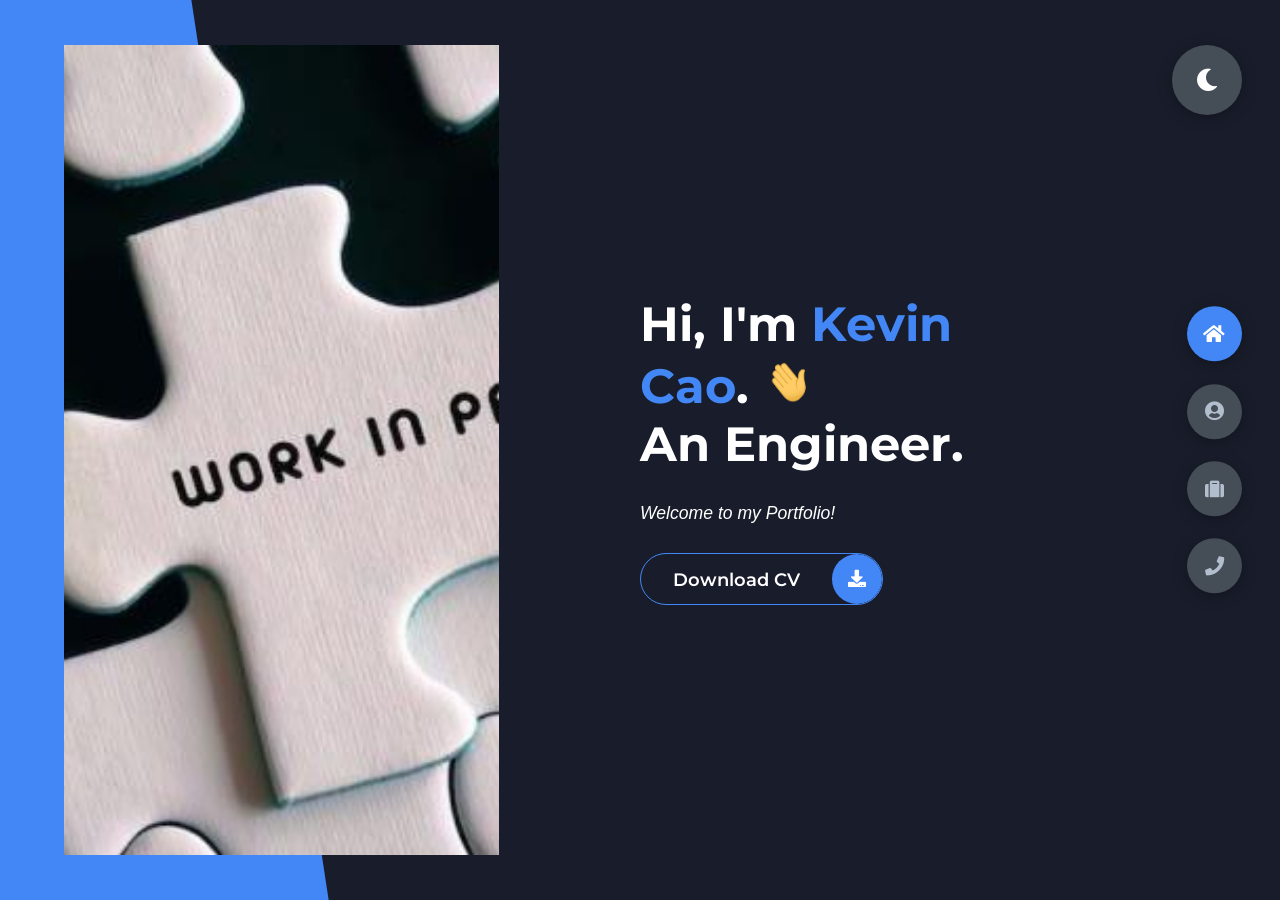
==== commit d105d001: "personalization" ====
--- a/index.html
+++ b/index.html
@@ -40,9 +40,7 @@
                 </h1>
 
                 <p>
-                    <em>"The best time to plant a tree is 20 years ago. The second-best time is now ..."</em>
-                    <br>
-                    <em>And that's why I'm planting mine now.</em>
+                    <em>Welcome to my Portfolio!</em>
                 </p>
                 <div class="button-container">
                     <a href="resources/placeholder-stripes.png" class="main-button" download>
